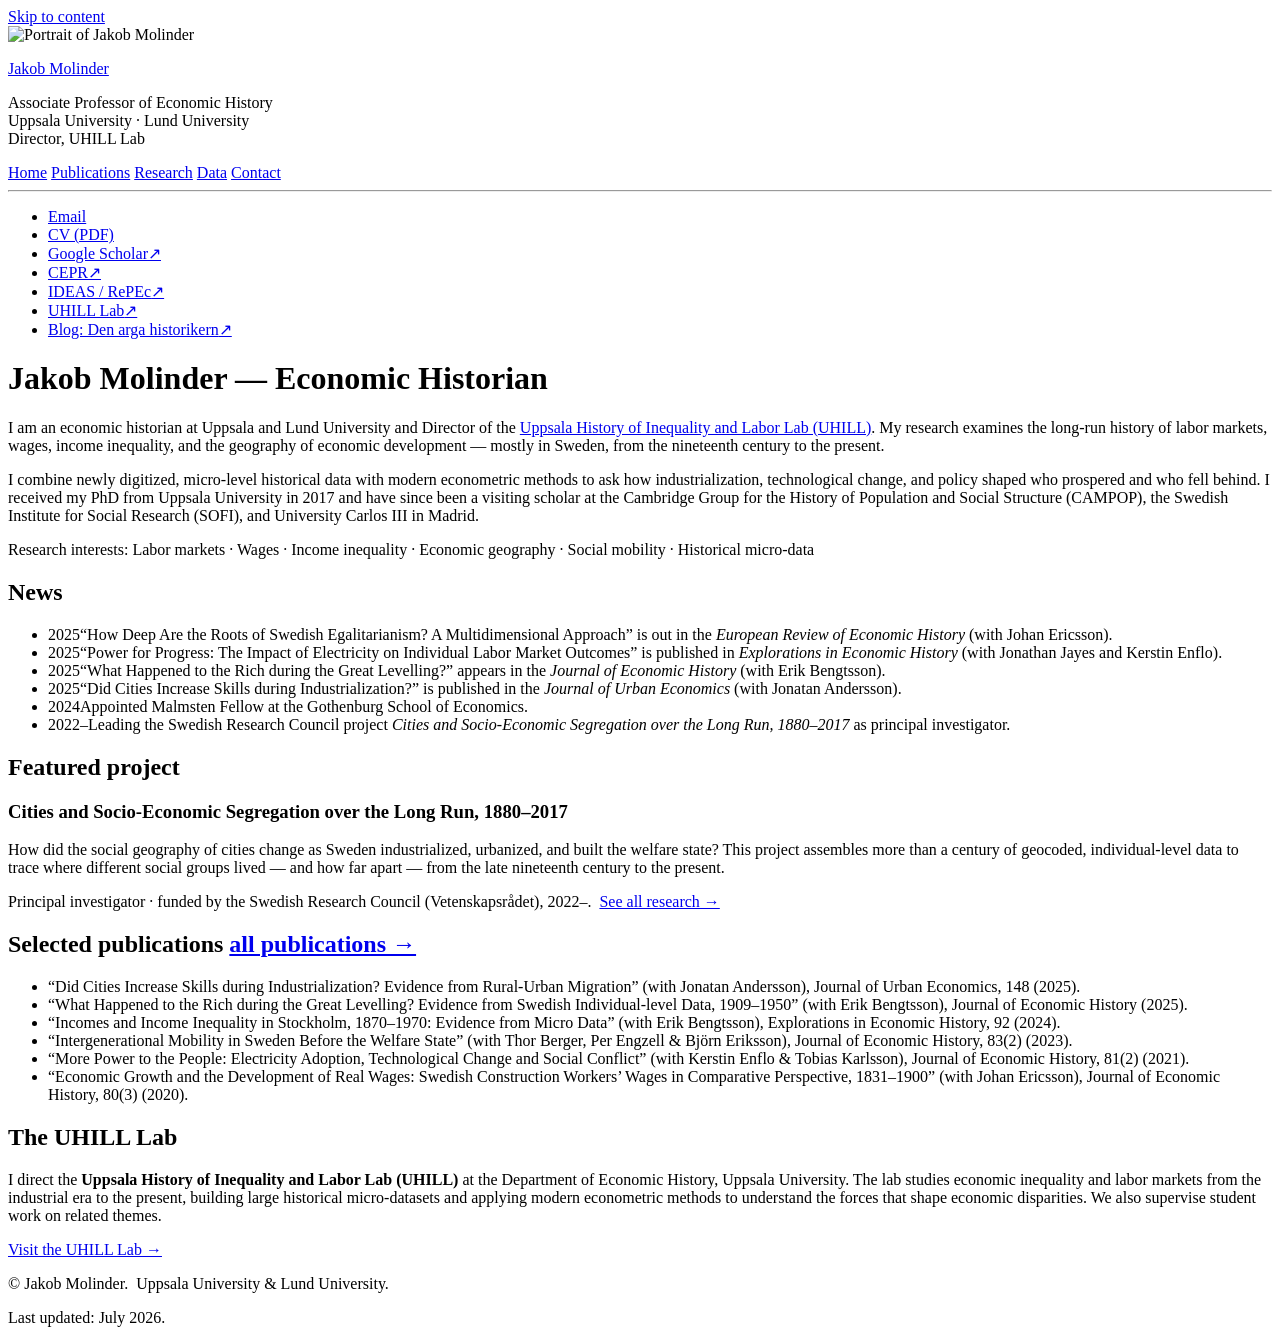
==== index.html @ 1388107c "Retarget site to GitHub Pages URL; add .nojekyll Co-Authored-By: Claude Opus 4.8 (1M context) <norep" ====
<!DOCTYPE html>
<html lang="en">
<head>
  <meta charset="utf-8">
  <meta name="viewport" content="width=device-width, initial-scale=1">
  <title>Jakob Molinder — Economic Historian</title>
  <meta name="description" content="Jakob Molinder is an economic historian at Uppsala and Lund University and Director of the Uppsala History of Inequality and Labor Lab (UHILL). Research on labor markets, wages, inequality and the geography of economic development.">
  <link rel="canonical" href="https://jakobmolinder-uu.github.io/">
  <link rel="icon" href="assets/img/favicon.svg" type="image/svg+xml">
  <link rel="icon" href="assets/img/favicon-48.png" sizes="48x48">
  <link rel="apple-touch-icon" href="assets/img/apple-touch-icon.png">
  <meta name="twitter:card" content="summary">
  <link rel="stylesheet" href="css/style.css">
  <!-- Open Graph -->
  <meta property="og:type" content="website">
  <meta property="og:title" content="Jakob Molinder — Economic Historian">
  <meta property="og:description" content="Economic historian at Uppsala and Lund University; Director of the UHILL Lab. Labor markets, wages, inequality and economic geography.">
  <meta property="og:url" content="https://jakobmolinder-uu.github.io/">
  <meta property="og:image" content="https://jakobmolinder-uu.github.io/assets/img/jakob-molinder.jpg">
  <meta property="og:image:alt" content="Jakob Molinder">
  <script type="application/ld+json">
  {
    "@context": "https://schema.org",
    "@type": "Person",
    "name": "Jakob Molinder",
    "jobTitle": "Associate Professor of Economic History",
    "url": "https://jakobmolinder-uu.github.io/",
    "image": "https://jakobmolinder-uu.github.io/assets/img/jakob-molinder.jpg",
    "affiliation": [
      { "@type": "Organization", "name": "Uppsala University" },
      { "@type": "Organization", "name": "Lund University" }
    ],
    "sameAs": [
      "https://scholar.google.se/citations?user=_pGQ968AAAAJ&hl=en",
      "https://cepr.org/about/people/jakob-molinder",
      "https://ideas.repec.org/f/pmo867.html",
      "https://www.uu.se/en/research/uppsala-history-of-inequality-and-labor-lab"
    ]
  }
  </script>
</head>
<body>
<a class="skip" href="#main">Skip to content</a>
<div class="layout">

  <!-- ============ SIDEBAR (identical on every page) ============ -->
  <aside class="sidebar">
    <img class="sidebar__photo" src="assets/img/jakob-molinder.jpg" alt="Portrait of Jakob Molinder" width="190" height="190">
    <p class="sidebar__name"><a href="index.html">Jakob Molinder</a></p>
    <p class="sidebar__title">
      <span class="role">Associate Professor of Economic History</span><br>
      Uppsala University &middot; Lund University<br>
      Director, UHILL Lab
    </p>

    <nav class="nav" aria-label="Primary">
      <a href="index.html" class="is-active">Home</a>
      <a href="publications.html">Publications</a>
      <a href="research.html">Research</a>
      <a href="data.html">Data</a>
      <a href="contact.html">Contact</a>
    </nav>

    <hr class="sidebar__divider">

    <ul class="links">
      <li><a href="mailto:jakob.molinder@ekhist.uu.se">Email</a></li>
      <li><a href="assets/cv.pdf">CV (PDF)</a></li>
      <li><a href="https://scholar.google.se/citations?user=_pGQ968AAAAJ&hl=en" rel="noopener">Google Scholar<span class="ext">&#8599;</span></a></li>
      <li><a href="https://cepr.org/about/people/jakob-molinder" rel="noopener">CEPR<span class="ext">&#8599;</span></a></li>
      <li><a href="https://ideas.repec.org/f/pmo867.html" rel="noopener">IDEAS / RePEc<span class="ext">&#8599;</span></a></li>
      <li><a href="https://www.uu.se/en/research/uppsala-history-of-inequality-and-labor-lab" rel="noopener">UHILL Lab<span class="ext">&#8599;</span></a></li>
      <li><a href="https://denargahistorikern.com/" rel="noopener">Blog: Den arga historikern<span class="ext">&#8599;</span></a></li>
      <!-- Add ORCID / Bluesky / X here if you like, e.g.:
      <li><a href="https://orcid.org/YOUR-ID" rel="noopener">ORCID<span class="ext">&#8599;</span></a></li> -->
    </ul>
  </aside>

  <!-- ============ CONTENT ============ -->
  <main class="content" id="main">

    <h1 class="visually-hidden">Jakob Molinder — Economic Historian</h1>

    <div class="lead">
      <p>I am an economic historian at Uppsala and Lund University and Director of the
      <a href="https://www.uu.se/en/research/uppsala-history-of-inequality-and-labor-lab" rel="noopener">Uppsala History of Inequality and Labor Lab (UHILL)</a>.
      My research examines the long-run history of labor markets, wages, income inequality,
      and the geography of economic development &mdash; mostly in Sweden, from the nineteenth
      century to the present.</p>

      <p>I combine newly digitized, micro-level historical data with modern econometric methods
      to ask how industrialization, technological change, and policy shaped who prospered and
      who fell behind. I received my PhD from Uppsala University in 2017 and have since been a
      visiting scholar at the Cambridge Group for the History of Population and Social Structure
      (CAMPOP), the Swedish Institute for Social Research (SOFI), and University Carlos&nbsp;III
      in Madrid.</p>
    </div>

    <p class="tags"><span class="label">Research interests:</span> Labor markets &middot; Wages &middot; Income inequality &middot; Economic geography &middot; Social mobility &middot; Historical micro-data</p>

    <!-- NEWS -->
    <section class="section" aria-labelledby="news-h">
      <h2 class="section__head" id="news-h">News</h2>
      <ul class="news">
        <li><span class="yr">2025</span><span class="what">&ldquo;How Deep Are the Roots of Swedish Egalitarianism? A Multidimensional Approach&rdquo; is out in the <em>European Review of Economic History</em> (with Johan Ericsson).</span></li>
        <li><span class="yr">2025</span><span class="what">&ldquo;Power for Progress: The Impact of Electricity on Individual Labor Market Outcomes&rdquo; is published in <em>Explorations in Economic History</em> (with Jonathan Jayes and Kerstin Enflo).</span></li>
        <li><span class="yr">2025</span><span class="what">&ldquo;What Happened to the Rich during the Great Levelling?&rdquo; appears in the <em>Journal of Economic History</em> (with Erik Bengtsson).</span></li>
        <li><span class="yr">2025</span><span class="what">&ldquo;Did Cities Increase Skills during Industrialization?&rdquo; is published in the <em>Journal of Urban Economics</em> (with Jonatan Andersson).</span></li>
        <li><span class="yr">2024</span><span class="what">Appointed Malmsten Fellow at the Gothenburg School of Economics.</span></li>
        <li><span class="yr">2022&ndash;</span><span class="what">Leading the Swedish Research Council project <em>Cities and Socio-Economic Segregation over the Long Run, 1880&ndash;2017</em> as principal investigator.</span></li>
      </ul>
    </section>

    <!-- FEATURED PROJECT -->
    <section class="section" aria-labelledby="feat-h">
      <h2 class="section__head" id="feat-h">Featured project</h2>
      <div class="card">
        <h3>Cities and Socio-Economic Segregation over the Long Run, 1880&ndash;2017</h3>
        <p>How did the social geography of cities change as Sweden industrialized, urbanized,
        and built the welfare state? This project assembles more than a century of geocoded,
        individual-level data to trace where different social groups lived &mdash; and how far
        apart &mdash; from the late nineteenth century to the present.</p>
        <p class="meta">Principal investigator &middot; funded by the Swedish Research Council (Vetenskapsrådet), 2022&ndash;. &nbsp;<a href="research.html">See all research &rarr;</a></p>
      </div>
    </section>

    <!-- SELECTED PUBLICATIONS -->
    <section class="section" aria-labelledby="pubs-h">
      <h2 class="section__head" id="pubs-h">Selected publications <a class="section__more" href="publications.html">all publications &rarr;</a></h2>
      <ul class="selected">
        <li>&ldquo;Did Cities Increase Skills during Industrialization? Evidence from Rural-Urban Migration&rdquo; (with Jonatan Andersson), <span class="venue">Journal of Urban Economics</span>, 148 (2025).</li>
        <li>&ldquo;What Happened to the Rich during the Great Levelling? Evidence from Swedish Individual-level Data, 1909&ndash;1950&rdquo; (with Erik Bengtsson), <span class="venue">Journal of Economic History</span> (2025).</li>
        <li>&ldquo;Incomes and Income Inequality in Stockholm, 1870&ndash;1970: Evidence from Micro Data&rdquo; (with Erik Bengtsson), <span class="venue">Explorations in Economic History</span>, 92 (2024).</li>
        <li>&ldquo;Intergenerational Mobility in Sweden Before the Welfare State&rdquo; (with Thor Berger, Per Engzell &amp; Björn Eriksson), <span class="venue">Journal of Economic History</span>, 83(2) (2023).</li>
        <li>&ldquo;More Power to the People: Electricity Adoption, Technological Change and Social Conflict&rdquo; (with Kerstin Enflo &amp; Tobias Karlsson), <span class="venue">Journal of Economic History</span>, 81(2) (2021).</li>
        <li>&ldquo;Economic Growth and the Development of Real Wages: Swedish Construction Workers&rsquo; Wages in Comparative Perspective, 1831&ndash;1900&rdquo; (with Johan Ericsson), <span class="venue">Journal of Economic History</span>, 80(3) (2020).</li>
      </ul>
    </section>

    <!-- UHILL -->
    <section class="section" aria-labelledby="uhill-h">
      <h2 class="section__head" id="uhill-h">The UHILL Lab</h2>
      <p>I direct the <strong>Uppsala History of Inequality and Labor Lab (UHILL)</strong> at the
      Department of Economic History, Uppsala University. The lab studies economic inequality
      and labor markets from the industrial era to the present, building large historical
      micro-datasets and applying modern econometric methods to understand the forces that
      shape economic disparities. We also supervise student work on related themes.</p>
      <p><a href="https://www.uu.se/en/research/uppsala-history-of-inequality-and-labor-lab" rel="noopener">Visit the UHILL Lab &rarr;</a></p>
    </section>

    <footer class="footer">
      <p>&copy; Jakob Molinder. &nbsp;Uppsala University &amp; Lund University.</p>
      <p>Last updated: July 2026.</p>
    </footer>

  </main>
</div>
</body>
</html>
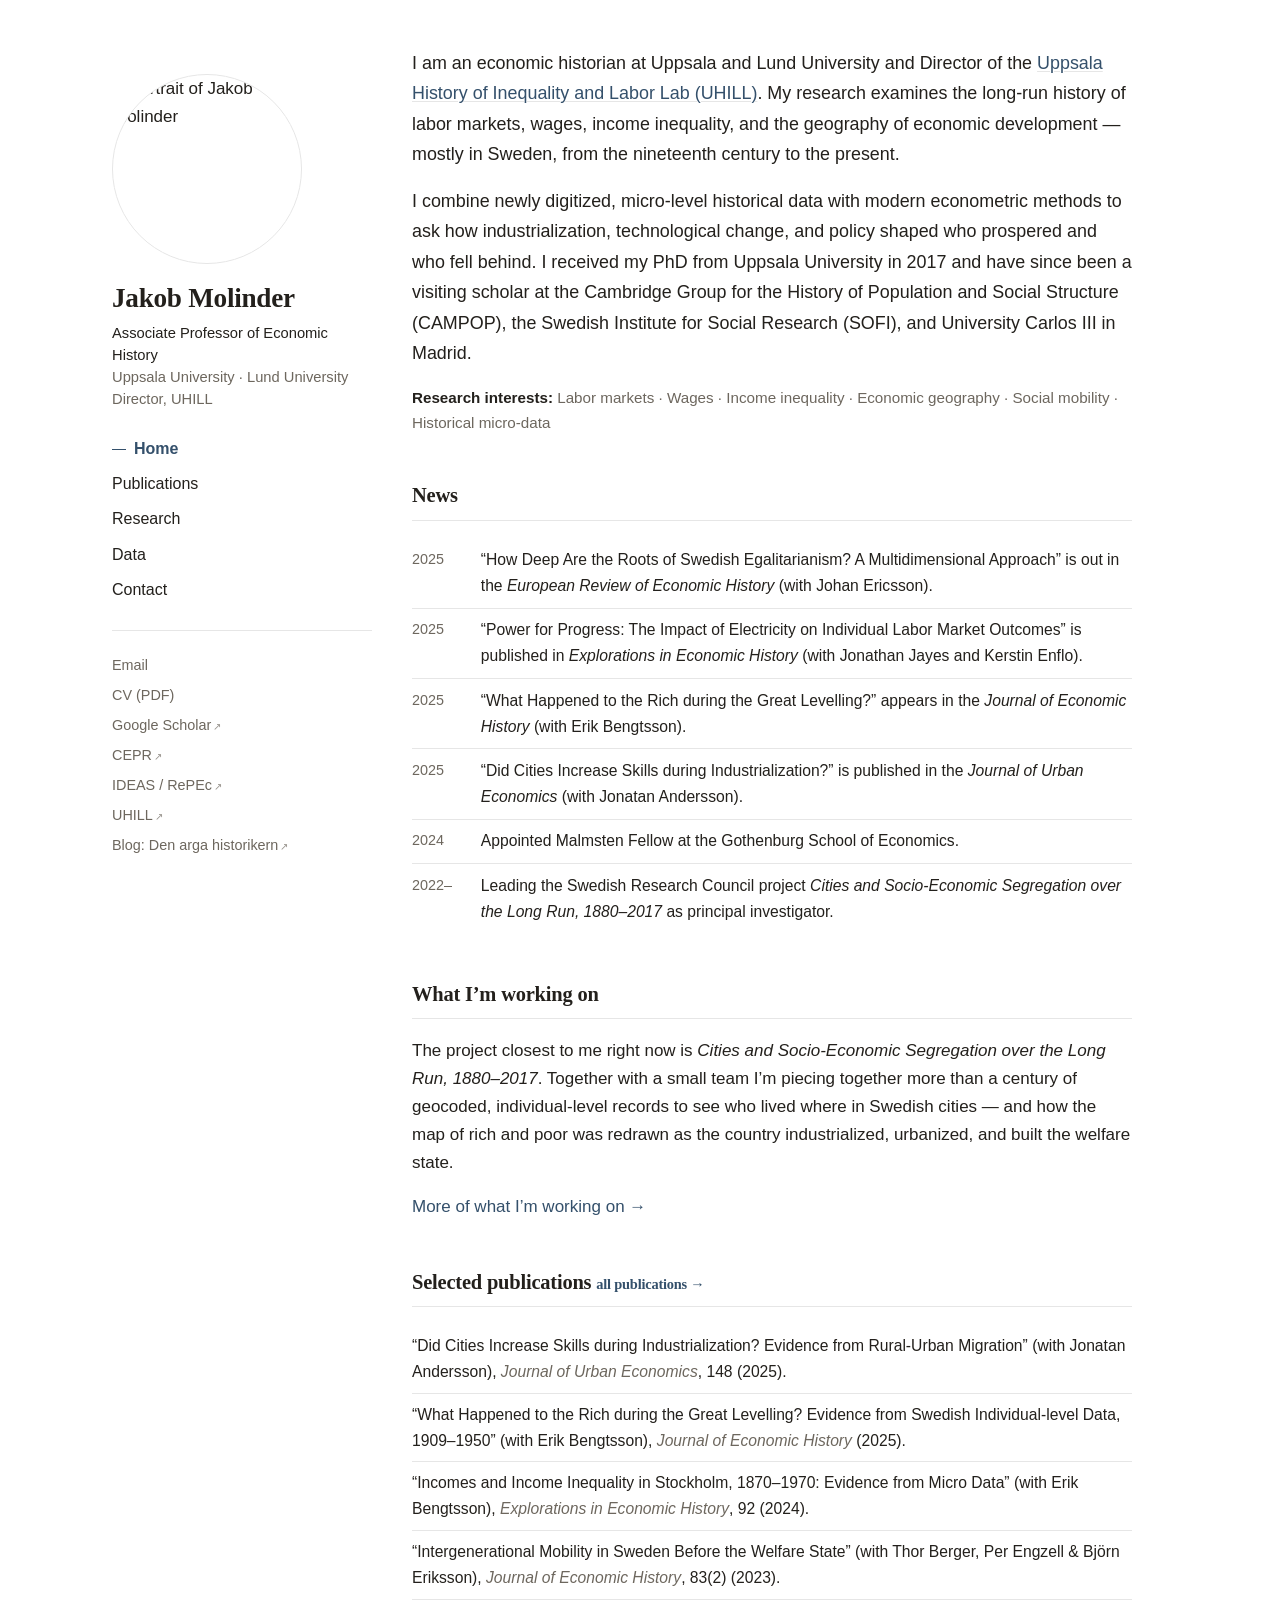
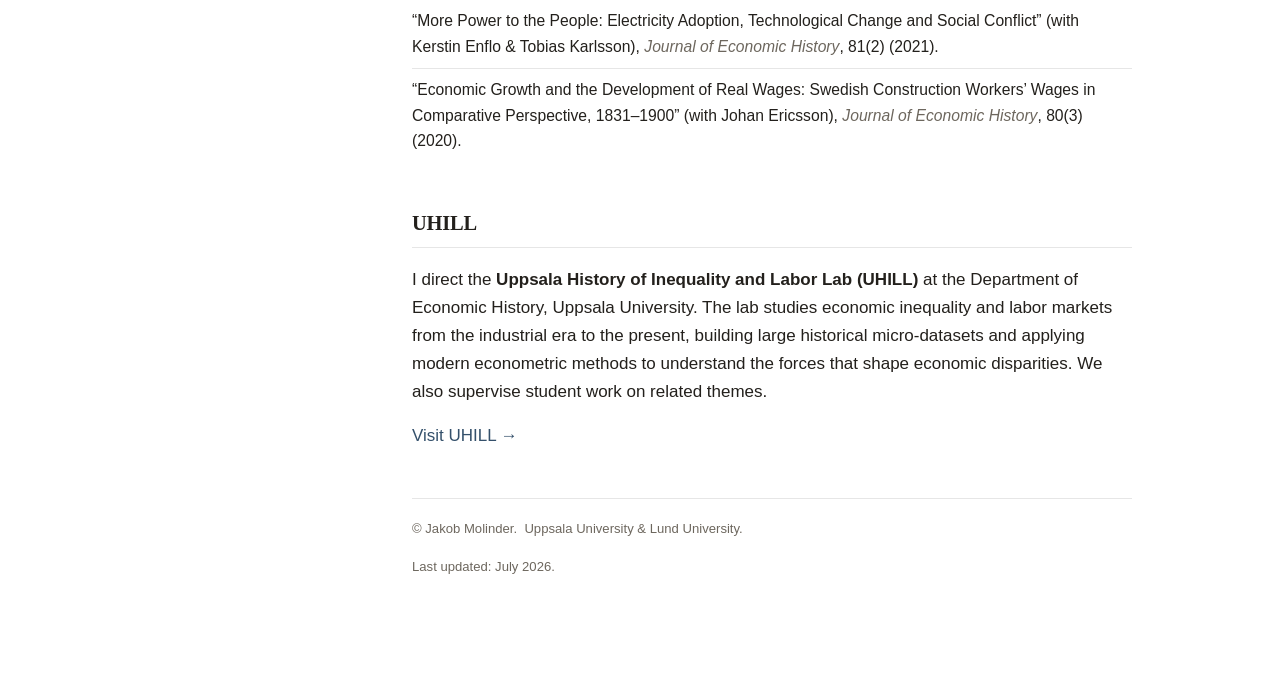
==== commit eef316a5: "Design: white background, personal 'What I'm working on' section, drop card styling, UHILL naming (n" ====
--- a/index.html
+++ b/index.html
@@ -14,7 +14,7 @@
   <!-- Open Graph -->
   <meta property="og:type" content="website">
   <meta property="og:title" content="Jakob Molinder — Economic Historian">
-  <meta property="og:description" content="Economic historian at Uppsala and Lund University; Director of the UHILL Lab. Labor markets, wages, inequality and economic geography.">
+  <meta property="og:description" content="Economic historian at Uppsala and Lund University; Director of the UHILL. Labor markets, wages, inequality and economic geography.">
   <meta property="og:url" content="https://jakobmolinder-uu.github.io/">
   <meta property="og:image" content="https://jakobmolinder-uu.github.io/assets/img/jakob-molinder.jpg">
   <meta property="og:image:alt" content="Jakob Molinder">
@@ -50,7 +50,7 @@
     <p class="sidebar__title">
       <span class="role">Associate Professor of Economic History</span><br>
       Uppsala University &middot; Lund University<br>
-      Director, UHILL Lab
+      Director, UHILL
     </p>
 
     <nav class="nav" aria-label="Primary">
@@ -69,7 +69,7 @@
       <li><a href="https://scholar.google.se/citations?user=_pGQ968AAAAJ&hl=en" rel="noopener">Google Scholar<span class="ext">&#8599;</span></a></li>
       <li><a href="https://cepr.org/about/people/jakob-molinder" rel="noopener">CEPR<span class="ext">&#8599;</span></a></li>
       <li><a href="https://ideas.repec.org/f/pmo867.html" rel="noopener">IDEAS / RePEc<span class="ext">&#8599;</span></a></li>
-      <li><a href="https://www.uu.se/en/research/uppsala-history-of-inequality-and-labor-lab" rel="noopener">UHILL Lab<span class="ext">&#8599;</span></a></li>
+      <li><a href="https://www.uu.se/en/research/uppsala-history-of-inequality-and-labor-lab" rel="noopener">UHILL<span class="ext">&#8599;</span></a></li>
       <li><a href="https://denargahistorikern.com/" rel="noopener">Blog: Den arga historikern<span class="ext">&#8599;</span></a></li>
       <!-- Add ORCID / Bluesky / X here if you like, e.g.:
       <li><a href="https://orcid.org/YOUR-ID" rel="noopener">ORCID<span class="ext">&#8599;</span></a></li> -->
@@ -111,17 +111,15 @@
       </ul>
     </section>
 
-    <!-- FEATURED PROJECT -->
+    <!-- WHAT I'M WORKING ON -->
     <section class="section" aria-labelledby="feat-h">
-      <h2 class="section__head" id="feat-h">Featured project</h2>
-      <div class="card">
-        <h3>Cities and Socio-Economic Segregation over the Long Run, 1880&ndash;2017</h3>
-        <p>How did the social geography of cities change as Sweden industrialized, urbanized,
-        and built the welfare state? This project assembles more than a century of geocoded,
-        individual-level data to trace where different social groups lived &mdash; and how far
-        apart &mdash; from the late nineteenth century to the present.</p>
-        <p class="meta">Principal investigator &middot; funded by the Swedish Research Council (Vetenskapsrådet), 2022&ndash;. &nbsp;<a href="research.html">See all research &rarr;</a></p>
-      </div>
+      <h2 class="section__head" id="feat-h">What I&rsquo;m working on</h2>
+      <p>The project closest to me right now is <em>Cities and Socio-Economic Segregation over the
+      Long Run, 1880&ndash;2017</em>. Together with a small team I&rsquo;m piecing together more than
+      a century of geocoded, individual-level records to see who lived where in Swedish cities
+      &mdash; and how the map of rich and poor was redrawn as the country industrialized, urbanized,
+      and built the welfare state.</p>
+      <p><a href="research.html">More of what I&rsquo;m working on &rarr;</a></p>
     </section>
 
     <!-- SELECTED PUBLICATIONS -->
@@ -139,13 +137,13 @@
 
     <!-- UHILL -->
     <section class="section" aria-labelledby="uhill-h">
-      <h2 class="section__head" id="uhill-h">The UHILL Lab</h2>
+      <h2 class="section__head" id="uhill-h">UHILL</h2>
       <p>I direct the <strong>Uppsala History of Inequality and Labor Lab (UHILL)</strong> at the
       Department of Economic History, Uppsala University. The lab studies economic inequality
       and labor markets from the industrial era to the present, building large historical
       micro-datasets and applying modern econometric methods to understand the forces that
       shape economic disparities. We also supervise student work on related themes.</p>
-      <p><a href="https://www.uu.se/en/research/uppsala-history-of-inequality-and-labor-lab" rel="noopener">Visit the UHILL Lab &rarr;</a></p>
+      <p><a href="https://www.uu.se/en/research/uppsala-history-of-inequality-and-labor-lab" rel="noopener">Visit UHILL &rarr;</a></p>
     </section>
 
     <footer class="footer">
--- a/css/style.css
+++ b/css/style.css
@@ -0,0 +1,341 @@
+/* ============================================================
+   Jakob Molinder — personal academic site
+   Single stylesheet. No external dependencies, no tracking.
+   Layout: fixed sidebar (desktop) → stacked banner (mobile).
+   ============================================================ */
+
+:root {
+  --bg:      #ffffff;
+  --surface: #ffffff;
+  --text:    #23201c;
+  --muted:   #6d675e;
+  --accent:  #34506b;
+  --accent-hover: #223749;
+  --rule:    #e6e6e6;
+  --tag-bg:  #f4f4f4;
+  --tag-text:#5a544b;
+  --on-accent:#ffffff;
+  --serif: "Iowan Old Style", "Palatino Linotype", Palatino, "Book Antiqua", Georgia, "Times New Roman", serif;
+  --sans:  -apple-system, BlinkMacSystemFont, "Segoe UI", Roboto, Helvetica, Arial, sans-serif;
+  --maxw: 720px;
+  --sidebar-w: 260px;
+}
+
+@media (prefers-color-scheme: dark) {
+  :root {
+    --bg:      #14161a;
+    --surface: #20242b;
+    --text:    #e7e3db;
+    --muted:   #9d968b;
+    --accent:  #8fb6d6;
+    --accent-hover: #b3cfe6;
+    --rule:    #333840;
+    --tag-bg:  #23272e;
+    --tag-text:#b7b0a4;
+    --on-accent:#14161a;
+  }
+}
+
+/* ---------- reset / base ---------- */
+*, *::before, *::after { box-sizing: border-box; }
+html { -webkit-text-size-adjust: 100%; scroll-behavior: smooth; }
+@media (prefers-reduced-motion: reduce) { html { scroll-behavior: auto; } }
+.visually-hidden {
+  position: absolute; width: 1px; height: 1px; padding: 0; margin: -1px;
+  overflow: hidden; clip: rect(0 0 0 0); clip-path: inset(50%); white-space: nowrap; border: 0;
+}
+body {
+  margin: 0;
+  background: var(--bg);
+  color: var(--text);
+  font-family: var(--sans);
+  font-size: 17px;
+  line-height: 1.65;
+  -webkit-font-smoothing: antialiased;
+  text-rendering: optimizeLegibility;
+}
+img { max-width: 100%; height: auto; display: block; }
+
+a {
+  color: var(--accent);
+  text-decoration: none;
+  transition: color .15s ease;
+}
+a:hover { color: var(--accent-hover); text-decoration: underline; text-underline-offset: 2px; }
+a:focus-visible { outline: 2px solid var(--accent); outline-offset: 2px; border-radius: 2px; }
+
+/* ---------- layout ---------- */
+.layout {
+  display: flex;
+  align-items: flex-start;
+  gap: 2.5rem;
+  max-width: 1120px;
+  margin: 0 auto;
+  padding: 0 2rem;
+}
+
+/* ---------- sidebar ---------- */
+.sidebar {
+  width: var(--sidebar-w);
+  flex: 0 0 var(--sidebar-w);
+  position: sticky;
+  top: 2rem;
+  align-self: flex-start;
+  padding: 2.6rem 0 2rem;
+}
+.sidebar__photo {
+  width: 190px;
+  height: 190px;
+  border-radius: 50%;
+  object-fit: cover;
+  object-position: 50% 22%;
+  border: 1px solid var(--rule);
+  margin-bottom: 1.2rem;
+}
+.sidebar__name {
+  font-family: var(--serif);
+  font-size: 1.7rem;
+  line-height: 1.15;
+  font-weight: 600;
+  margin: 0 0 .5rem;
+  letter-spacing: -0.01em;
+}
+.sidebar__name a { color: inherit; }
+.sidebar__name a:hover { color: inherit; text-decoration: none; }
+.sidebar__title {
+  font-size: .92rem;
+  color: var(--muted);
+  line-height: 1.5;
+  margin: 0 0 1.3rem;
+}
+.sidebar__title .role { color: var(--text); font-weight: 500; }
+
+/* nav */
+.nav { margin: 0 0 1.4rem; }
+.nav a {
+  display: block;
+  font-size: 1rem;
+  padding: .28rem 0;
+  color: var(--text);
+  border: 0;
+}
+.nav a:hover { color: var(--accent); text-decoration: none; }
+.nav a.is-active {
+  color: var(--accent);
+  font-weight: 600;
+}
+.nav a.is-active::before {
+  content: "";
+  display: inline-block;
+  width: 14px;
+  height: 1px;
+  background: var(--accent);
+  vertical-align: middle;
+  margin-right: 8px;
+}
+
+.sidebar__divider { border: 0; border-top: 1px solid var(--rule); margin: 1.2rem 0; }
+
+/* link list */
+.links { list-style: none; margin: 0; padding: 0; }
+.links li { margin: 0; }
+.links a {
+  display: inline-block;
+  font-size: .9rem;
+  padding: .2rem 0;
+  color: var(--muted);
+}
+.links a:hover { color: var(--accent); text-decoration: none; }
+.links a .ext { font-size: .72em; opacity: .7; margin-left: 2px; }
+
+/* ---------- content ---------- */
+.content {
+  flex: 1 1 auto;
+  min-width: 0;
+  max-width: var(--maxw);
+  padding: 3rem 0 5rem;
+}
+.content > *:first-child { margin-top: 0; }
+
+.lead {
+  font-size: 1.12rem;
+  line-height: 1.7;
+}
+.lead p:first-child { margin-top: 0; }
+
+/* research-interests line */
+.tags {
+  margin: .1rem 0 0;
+  font-size: .95rem;
+  color: var(--muted);
+}
+.tags .label { color: var(--text); font-weight: 600; }
+
+/* persistent, subtle underline for in-prose links (nav/pills stay clean) */
+.lead a, .news a, .selected a, .contact-block a, .dataset p a {
+  text-decoration: underline;
+  text-underline-offset: 2px;
+  text-decoration-thickness: 1px;
+  text-decoration-color: var(--rule);
+}
+.lead a:hover, .news a:hover, .selected a:hover,
+.contact-block a:hover, .dataset p a:hover { text-decoration-color: var(--accent); }
+
+h1.page-title {
+  font-family: var(--serif);
+  font-size: 2rem;
+  font-weight: 600;
+  letter-spacing: -0.015em;
+  margin: 0 0 1.4rem;
+}
+
+.section { margin-top: 2.8rem; }
+.section__head {
+  font-family: var(--serif);
+  font-size: 1.28rem;
+  font-weight: 600;
+  margin: 0 0 1.1rem;
+  padding-bottom: .4rem;
+  border-bottom: 1px solid var(--rule);
+  letter-spacing: -0.01em;
+}
+.section__more { font-size: .9rem; }
+
+/* news feed */
+.news { list-style: none; margin: 0; padding: 0; }
+.news li {
+  display: grid;
+  grid-template-columns: 3.4rem 1fr;
+  gap: .9rem;
+  padding: .55rem 0;
+  border-bottom: 1px solid var(--rule);
+}
+.news li:last-child { border-bottom: 0; }
+.news .yr {
+  font-variant-numeric: tabular-nums;
+  color: var(--muted);
+  font-size: .9rem;
+  padding-top: .05rem;
+}
+.news .what { font-size: .98rem; }
+
+/* publications */
+.pub-group { margin-top: 2.4rem; }
+.pub-list { list-style: none; margin: 0; padding: 0; }
+.pub {
+  padding: .95rem 0;
+  border-bottom: 1px solid var(--rule);
+}
+.pub:last-child { border-bottom: 0; }
+.pub .title { font-weight: 600; }
+.pub .authors { color: var(--text); }
+.pub .venue { color: var(--muted); font-style: italic; }
+.pub .yr { color: var(--muted); }
+.pub-links {
+  margin-top: .35rem;
+  display: flex;
+  flex-wrap: wrap;
+  gap: .4rem;
+}
+.pub-links a {
+  font-size: .78rem;
+  padding: .16rem .6rem;
+  background: transparent;
+  color: var(--accent);
+  border: 1px solid var(--rule);
+  border-radius: 4px;
+  line-height: 1.6;
+}
+.pub-links a:hover,
+.pub-links a:focus-visible { background: var(--accent); color: var(--on-accent); border-color: var(--accent); text-decoration: none; }
+
+/* selected pubs (compact) */
+.selected { list-style: none; margin: 0; padding: 0; }
+.selected li { padding: .5rem 0; border-bottom: 1px solid var(--rule); font-size: .98rem; }
+.selected li:last-child { border-bottom: 0; }
+.selected .venue { color: var(--muted); font-style: italic; }
+
+/* datasets */
+.dataset {
+  padding: 1.2rem 0;
+  border-bottom: 1px solid var(--rule);
+}
+.dataset:last-child { border-bottom: 0; }
+.dataset h2 { font-family: var(--serif); font-size: 1.1rem; margin: 0 0 .35rem; }
+.dataset p { margin: .3rem 0 .6rem; font-size: .96rem; }
+.dataset .files { display: flex; flex-wrap: wrap; gap: .5rem; }
+.dataset .files a {
+  font-size: .82rem;
+  padding: .2rem .7rem;
+  border: 1px solid var(--rule);
+  border-radius: 5px;
+  color: var(--accent);
+}
+.dataset .files a:hover,
+.dataset .files a:focus-visible { background: var(--accent); color: var(--on-accent); border-color: var(--accent); text-decoration: none; }
+
+/* contact */
+.contact-block { margin-bottom: 1.8rem; }
+.contact-block h2 { font-family: var(--serif); font-size: 1.1rem; margin: 0 0 .3rem; }
+.contact-block p { margin: .15rem 0; color: var(--text); }
+.contact-block .muted { color: var(--muted); }
+
+/* misc */
+p { margin: 0 0 1rem; }
+strong { font-weight: 600; }
+.footer {
+  margin-top: 3rem;
+  padding-top: 1.2rem;
+  border-top: 1px solid var(--rule);
+  font-size: .82rem;
+  color: var(--muted);
+}
+
+/* skip link */
+.skip {
+  position: absolute; left: -9999px; top: 0;
+  background: var(--accent); color: var(--on-accent); padding: .5rem .9rem; border-radius: 0 0 6px 0; z-index: 10;
+}
+.skip:focus { left: 0; }
+
+/* ---------- responsive ---------- */
+@media (max-width: 880px) {
+  .layout { display: block; padding: 0 1.3rem; }
+  .sidebar {
+    position: static;
+    width: auto;
+    flex: none;
+    height: auto;
+    overflow: visible;
+    padding: 2rem 0 1.4rem;
+    text-align: center;
+    border-bottom: 1px solid var(--rule);
+  }
+  .sidebar__photo { margin: 0 auto 1.1rem; width: 150px; height: 150px; }
+  .sidebar__title { margin-bottom: 1.2rem; }
+  .nav {
+    display: flex;
+    flex-wrap: wrap;
+    justify-content: center;
+    gap: .3rem 1.3rem;
+    margin-bottom: 1.2rem;
+  }
+  .nav a { padding: .2rem 0; }
+  .nav a.is-active::before { display: none; }
+  .sidebar__divider { display: none; }
+  .links {
+    display: flex;
+    flex-wrap: wrap;
+    justify-content: center;
+    gap: .35rem 1.1rem;
+    margin-top: .3rem;
+  }
+  .links a { padding: .38rem 0; }
+  .content { padding: 2.2rem 0 3.5rem; max-width: none; }
+  .news li { grid-template-columns: 3rem 1fr; }
+}
+
+@media (max-width: 460px) {
+  body { font-size: 16px; }
+  .layout { padding: 0 1rem; }
+}
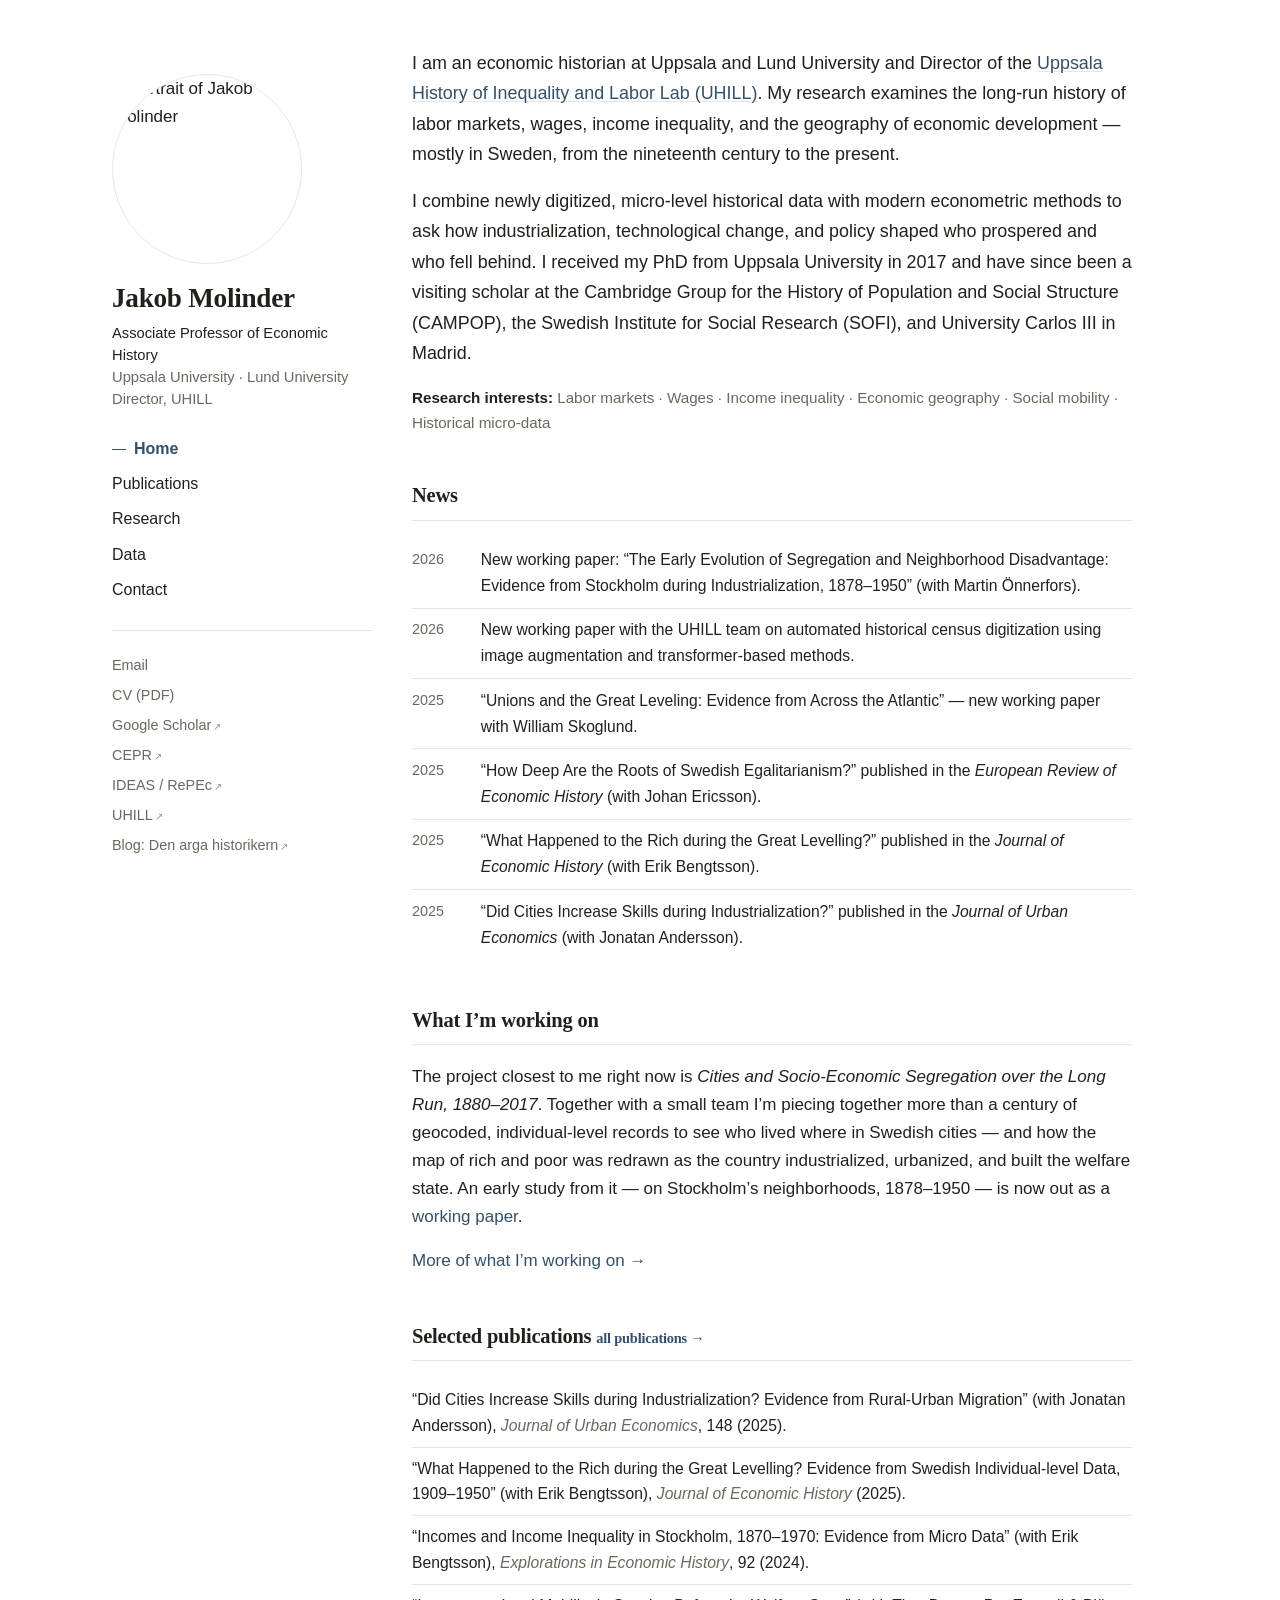
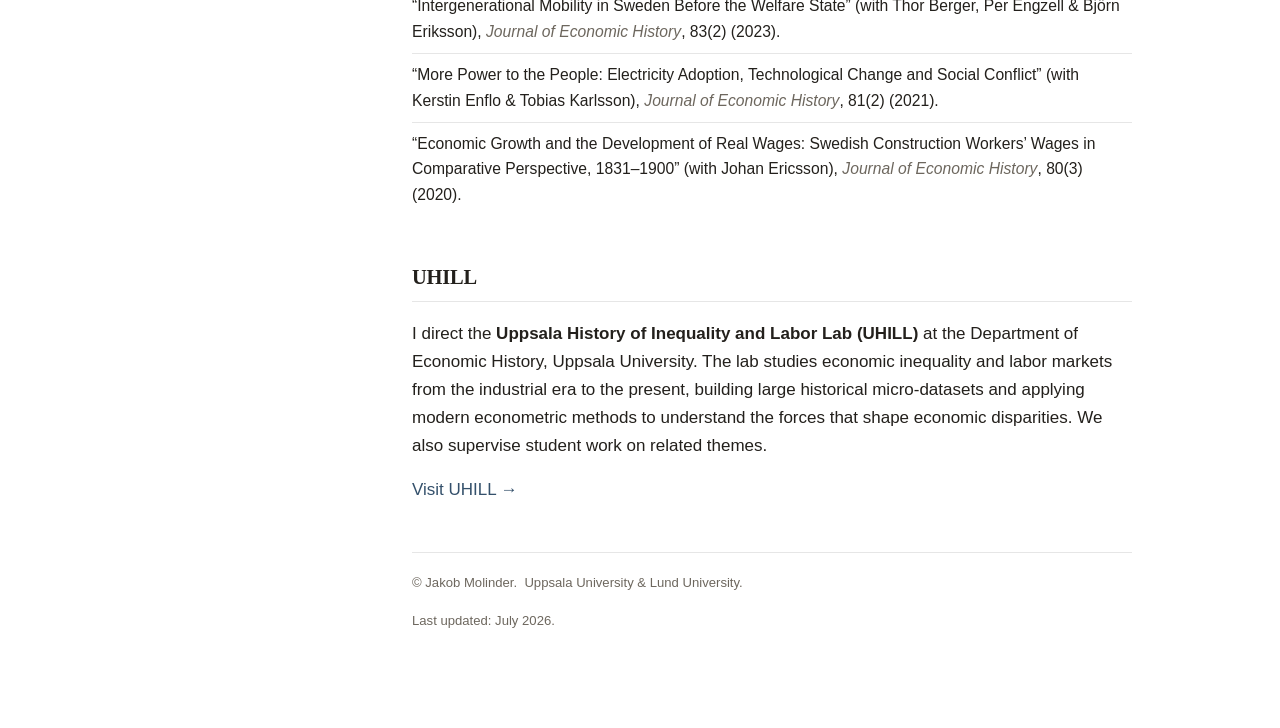
==== commit 8d4a0129: "Add 3 new EHES working papers (segregation/Stockholm, unions, census digitization); refresh News wit" ====
--- a/index.html
+++ b/index.html
@@ -102,12 +102,12 @@
     <section class="section" aria-labelledby="news-h">
       <h2 class="section__head" id="news-h">News</h2>
       <ul class="news">
-        <li><span class="yr">2025</span><span class="what">&ldquo;How Deep Are the Roots of Swedish Egalitarianism? A Multidimensional Approach&rdquo; is out in the <em>European Review of Economic History</em> (with Johan Ericsson).</span></li>
-        <li><span class="yr">2025</span><span class="what">&ldquo;Power for Progress: The Impact of Electricity on Individual Labor Market Outcomes&rdquo; is published in <em>Explorations in Economic History</em> (with Jonathan Jayes and Kerstin Enflo).</span></li>
-        <li><span class="yr">2025</span><span class="what">&ldquo;What Happened to the Rich during the Great Levelling?&rdquo; appears in the <em>Journal of Economic History</em> (with Erik Bengtsson).</span></li>
-        <li><span class="yr">2025</span><span class="what">&ldquo;Did Cities Increase Skills during Industrialization?&rdquo; is published in the <em>Journal of Urban Economics</em> (with Jonatan Andersson).</span></li>
-        <li><span class="yr">2024</span><span class="what">Appointed Malmsten Fellow at the Gothenburg School of Economics.</span></li>
-        <li><span class="yr">2022&ndash;</span><span class="what">Leading the Swedish Research Council project <em>Cities and Socio-Economic Segregation over the Long Run, 1880&ndash;2017</em> as principal investigator.</span></li>
+        <li><span class="yr">2026</span><span class="what">New working paper: &ldquo;The Early Evolution of Segregation and Neighborhood Disadvantage: Evidence from Stockholm during Industrialization, 1878&ndash;1950&rdquo; (with Martin Önnerfors).</span></li>
+        <li><span class="yr">2026</span><span class="what">New working paper with the UHILL team on automated historical census digitization using image augmentation and transformer-based methods.</span></li>
+        <li><span class="yr">2025</span><span class="what">&ldquo;Unions and the Great Leveling: Evidence from Across the Atlantic&rdquo; &mdash; new working paper with William Skoglund.</span></li>
+        <li><span class="yr">2025</span><span class="what">&ldquo;How Deep Are the Roots of Swedish Egalitarianism?&rdquo; published in the <em>European Review of Economic History</em> (with Johan Ericsson).</span></li>
+        <li><span class="yr">2025</span><span class="what">&ldquo;What Happened to the Rich during the Great Levelling?&rdquo; published in the <em>Journal of Economic History</em> (with Erik Bengtsson).</span></li>
+        <li><span class="yr">2025</span><span class="what">&ldquo;Did Cities Increase Skills during Industrialization?&rdquo; published in the <em>Journal of Urban Economics</em> (with Jonatan Andersson).</span></li>
       </ul>
     </section>
 
@@ -118,7 +118,9 @@
       Long Run, 1880&ndash;2017</em>. Together with a small team I&rsquo;m piecing together more than
       a century of geocoded, individual-level records to see who lived where in Swedish cities
       &mdash; and how the map of rich and poor was redrawn as the country industrialized, urbanized,
-      and built the welfare state.</p>
+      and built the welfare state. An early study from it &mdash; on Stockholm&rsquo;s neighborhoods,
+      1878&ndash;1950 &mdash; is now out as a
+      <a href="https://ehes.org/wp/EHES_294.pdf" rel="noopener">working paper</a>.</p>
       <p><a href="research.html">More of what I&rsquo;m working on &rarr;</a></p>
     </section>
 
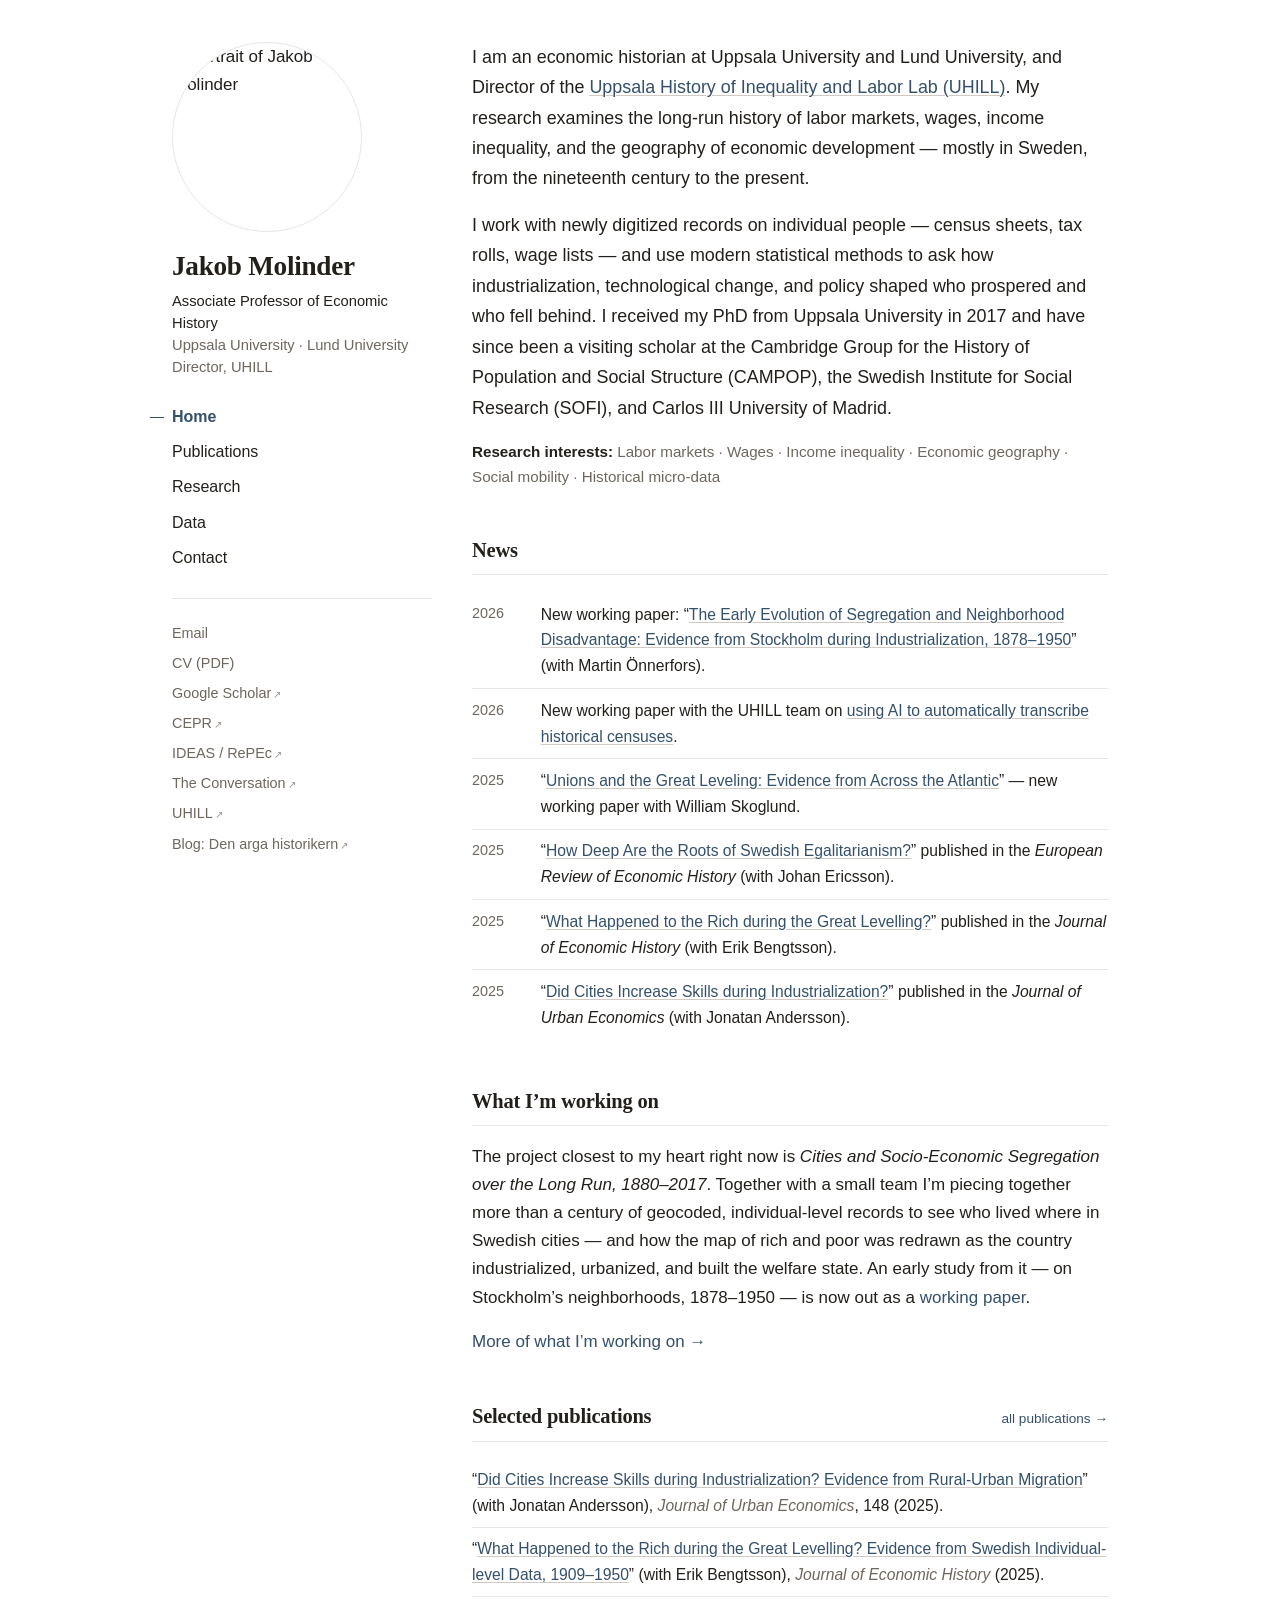
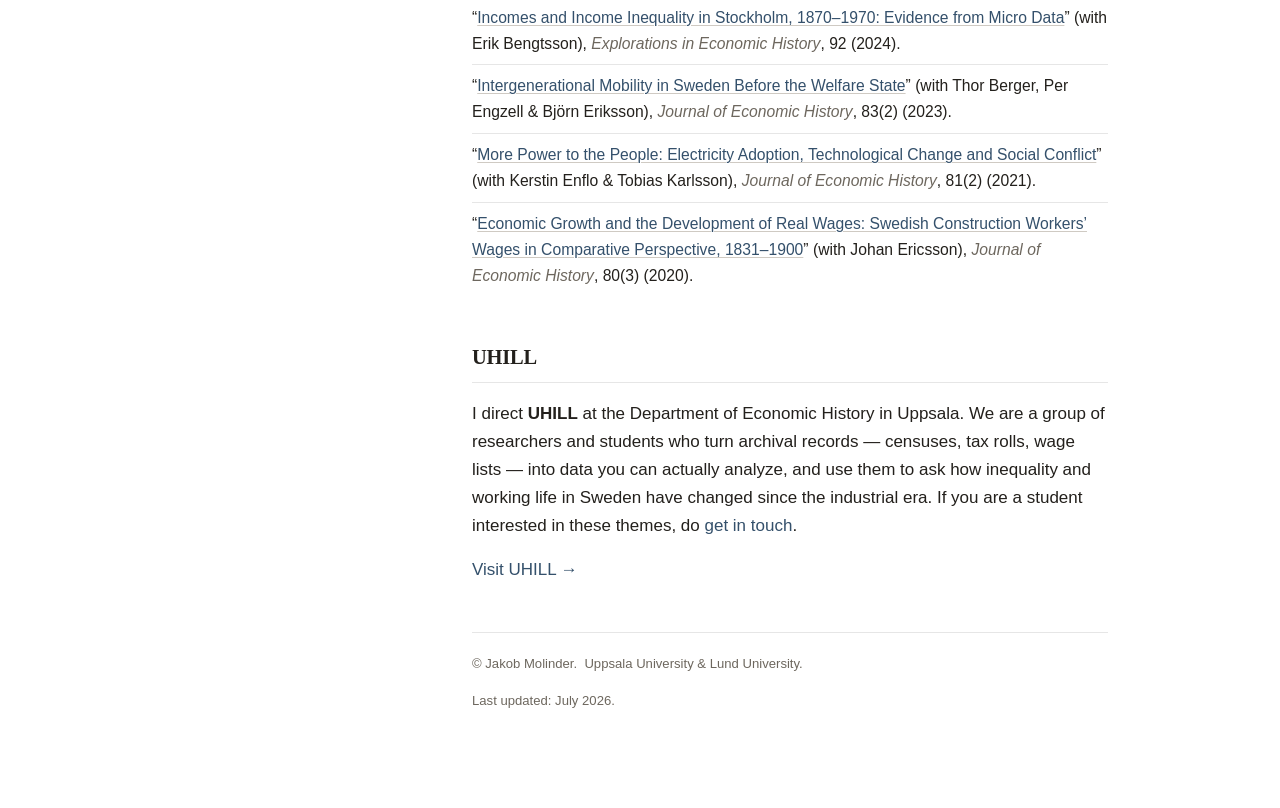
==== commit c3878424: "Apply multi-agent review round 2: fix UHILL naming (incl. nbsp variants), personal-voice UHILL/Resea" ====
--- a/index.html
+++ b/index.html
@@ -4,7 +4,7 @@
   <meta charset="utf-8">
   <meta name="viewport" content="width=device-width, initial-scale=1">
   <title>Jakob Molinder — Economic Historian</title>
-  <meta name="description" content="Jakob Molinder is an economic historian at Uppsala and Lund University and Director of the Uppsala History of Inequality and Labor Lab (UHILL). Research on labor markets, wages, inequality and the geography of economic development.">
+  <meta name="description" content="Jakob Molinder is an economic historian at Uppsala University and Lund University and Director of the Uppsala History of Inequality and Labor Lab (UHILL). Research on labor markets, wages, inequality and the geography of economic development.">
   <link rel="canonical" href="https://jakobmolinder-uu.github.io/">
   <link rel="icon" href="assets/img/favicon.svg" type="image/svg+xml">
   <link rel="icon" href="assets/img/favicon-48.png" sizes="48x48">
@@ -14,7 +14,7 @@
   <!-- Open Graph -->
   <meta property="og:type" content="website">
   <meta property="og:title" content="Jakob Molinder — Economic Historian">
-  <meta property="og:description" content="Economic historian at Uppsala and Lund University; Director of the UHILL. Labor markets, wages, inequality and economic geography.">
+  <meta property="og:description" content="Economic historian at Uppsala University and Lund University; Director of UHILL. Labor markets, wages, inequality and economic geography.">
   <meta property="og:url" content="https://jakobmolinder-uu.github.io/">
   <meta property="og:image" content="https://jakobmolinder-uu.github.io/assets/img/jakob-molinder.jpg">
   <meta property="og:image:alt" content="Jakob Molinder">
@@ -69,6 +69,7 @@
       <li><a href="https://scholar.google.se/citations?user=_pGQ968AAAAJ&hl=en" rel="noopener">Google Scholar<span class="ext">&#8599;</span></a></li>
       <li><a href="https://cepr.org/about/people/jakob-molinder" rel="noopener">CEPR<span class="ext">&#8599;</span></a></li>
       <li><a href="https://ideas.repec.org/f/pmo867.html" rel="noopener">IDEAS / RePEc<span class="ext">&#8599;</span></a></li>
+      <li><a href="https://theconversation.com/profiles/jakob-molinder-1233093" rel="noopener">The Conversation<span class="ext">&#8599;</span></a></li>
       <li><a href="https://www.uu.se/en/research/uppsala-history-of-inequality-and-labor-lab" rel="noopener">UHILL<span class="ext">&#8599;</span></a></li>
       <li><a href="https://denargahistorikern.com/" rel="noopener">Blog: Den arga historikern<span class="ext">&#8599;</span></a></li>
       <!-- Add ORCID / Bluesky / X here if you like, e.g.:
@@ -82,18 +83,18 @@
     <h1 class="visually-hidden">Jakob Molinder — Economic Historian</h1>
 
     <div class="lead">
-      <p>I am an economic historian at Uppsala and Lund University and Director of the
+      <p>I am an economic historian at Uppsala University and Lund University, and Director of the
       <a href="https://www.uu.se/en/research/uppsala-history-of-inequality-and-labor-lab" rel="noopener">Uppsala History of Inequality and Labor Lab (UHILL)</a>.
       My research examines the long-run history of labor markets, wages, income inequality,
       and the geography of economic development &mdash; mostly in Sweden, from the nineteenth
       century to the present.</p>
 
-      <p>I combine newly digitized, micro-level historical data with modern econometric methods
-      to ask how industrialization, technological change, and policy shaped who prospered and
-      who fell behind. I received my PhD from Uppsala University in 2017 and have since been a
-      visiting scholar at the Cambridge Group for the History of Population and Social Structure
-      (CAMPOP), the Swedish Institute for Social Research (SOFI), and University Carlos&nbsp;III
-      in Madrid.</p>
+      <p>I work with newly digitized records on individual people &mdash; census sheets, tax
+      rolls, wage lists &mdash; and use modern statistical methods to ask how industrialization,
+      technological change, and policy shaped who prospered and who fell behind. I received my
+      PhD from Uppsala University in 2017 and have since been a visiting scholar at the Cambridge
+      Group for the History of Population and Social Structure (CAMPOP), the Swedish Institute
+      for Social Research (SOFI), and Carlos&nbsp;III University of Madrid.</p>
     </div>
 
     <p class="tags"><span class="label">Research interests:</span> Labor markets &middot; Wages &middot; Income inequality &middot; Economic geography &middot; Social mobility &middot; Historical micro-data</p>
@@ -102,20 +103,20 @@
     <section class="section" aria-labelledby="news-h">
       <h2 class="section__head" id="news-h">News</h2>
       <ul class="news">
-        <li><span class="yr">2026</span><span class="what">New working paper: &ldquo;The Early Evolution of Segregation and Neighborhood Disadvantage: Evidence from Stockholm during Industrialization, 1878&ndash;1950&rdquo; (with Martin Önnerfors).</span></li>
-        <li><span class="yr">2026</span><span class="what">New working paper with the UHILL team on automated historical census digitization using image augmentation and transformer-based methods.</span></li>
-        <li><span class="yr">2025</span><span class="what">&ldquo;Unions and the Great Leveling: Evidence from Across the Atlantic&rdquo; &mdash; new working paper with William Skoglund.</span></li>
-        <li><span class="yr">2025</span><span class="what">&ldquo;How Deep Are the Roots of Swedish Egalitarianism?&rdquo; published in the <em>European Review of Economic History</em> (with Johan Ericsson).</span></li>
-        <li><span class="yr">2025</span><span class="what">&ldquo;What Happened to the Rich during the Great Levelling?&rdquo; published in the <em>Journal of Economic History</em> (with Erik Bengtsson).</span></li>
-        <li><span class="yr">2025</span><span class="what">&ldquo;Did Cities Increase Skills during Industrialization?&rdquo; published in the <em>Journal of Urban Economics</em> (with Jonatan Andersson).</span></li>
+        <li><span class="yr">2026</span><span class="what">New working paper: &ldquo;<a href="https://ehes.org/wp/EHES_294.pdf" rel="noopener">The Early Evolution of Segregation and Neighborhood Disadvantage: Evidence from Stockholm during Industrialization, 1878&ndash;1950</a>&rdquo; (with Martin Önnerfors).</span></li>
+        <li><span class="yr">2026</span><span class="what">New working paper with the UHILL team on <a href="https://ehes.org/wp-content/uploads/2026/02/EHES_298.pdf" rel="noopener">using AI to automatically transcribe historical censuses</a>.</span></li>
+        <li><span class="yr">2025</span><span class="what">&ldquo;<a href="https://ehes.org/wp/EHES_292.pdf" rel="noopener">Unions and the Great Leveling: Evidence from Across the Atlantic</a>&rdquo; &mdash; new working paper with William Skoglund.</span></li>
+        <li><span class="yr">2025</span><span class="what">&ldquo;<a href="https://doi.org/10.1093/ereh/heaf008" rel="noopener">How Deep Are the Roots of Swedish Egalitarianism?</a>&rdquo; published in the <em>European Review of Economic History</em> (with Johan Ericsson).</span></li>
+        <li><span class="yr">2025</span><span class="what">&ldquo;<a href="https://doi.org/10.1017/S0022050725000221" rel="noopener">What Happened to the Rich during the Great Levelling?</a>&rdquo; published in the <em>Journal of Economic History</em> (with Erik Bengtsson).</span></li>
+        <li><span class="yr">2025</span><span class="what">&ldquo;<a href="https://www.sciencedirect.com/science/article/pii/S0094119025000373" rel="noopener">Did Cities Increase Skills during Industrialization?</a>&rdquo; published in the <em>Journal of Urban Economics</em> (with Jonatan Andersson).</span></li>
       </ul>
     </section>
 
     <!-- WHAT I'M WORKING ON -->
     <section class="section" aria-labelledby="feat-h">
       <h2 class="section__head" id="feat-h">What I&rsquo;m working on</h2>
-      <p>The project closest to me right now is <em>Cities and Socio-Economic Segregation over the
-      Long Run, 1880&ndash;2017</em>. Together with a small team I&rsquo;m piecing together more than
+      <p>The project closest to my heart right now is <em>Cities and Socio-Economic Segregation over
+      the Long Run, 1880&ndash;2017</em>. Together with a small team I&rsquo;m piecing together more than
       a century of geocoded, individual-level records to see who lived where in Swedish cities
       &mdash; and how the map of rich and poor was redrawn as the country industrialized, urbanized,
       and built the welfare state. An early study from it &mdash; on Stockholm&rsquo;s neighborhoods,
@@ -128,23 +129,23 @@
     <section class="section" aria-labelledby="pubs-h">
       <h2 class="section__head" id="pubs-h">Selected publications <a class="section__more" href="publications.html">all publications &rarr;</a></h2>
       <ul class="selected">
-        <li>&ldquo;Did Cities Increase Skills during Industrialization? Evidence from Rural-Urban Migration&rdquo; (with Jonatan Andersson), <span class="venue">Journal of Urban Economics</span>, 148 (2025).</li>
-        <li>&ldquo;What Happened to the Rich during the Great Levelling? Evidence from Swedish Individual-level Data, 1909&ndash;1950&rdquo; (with Erik Bengtsson), <span class="venue">Journal of Economic History</span> (2025).</li>
-        <li>&ldquo;Incomes and Income Inequality in Stockholm, 1870&ndash;1970: Evidence from Micro Data&rdquo; (with Erik Bengtsson), <span class="venue">Explorations in Economic History</span>, 92 (2024).</li>
-        <li>&ldquo;Intergenerational Mobility in Sweden Before the Welfare State&rdquo; (with Thor Berger, Per Engzell &amp; Björn Eriksson), <span class="venue">Journal of Economic History</span>, 83(2) (2023).</li>
-        <li>&ldquo;More Power to the People: Electricity Adoption, Technological Change and Social Conflict&rdquo; (with Kerstin Enflo &amp; Tobias Karlsson), <span class="venue">Journal of Economic History</span>, 81(2) (2021).</li>
-        <li>&ldquo;Economic Growth and the Development of Real Wages: Swedish Construction Workers&rsquo; Wages in Comparative Perspective, 1831&ndash;1900&rdquo; (with Johan Ericsson), <span class="venue">Journal of Economic History</span>, 80(3) (2020).</li>
+        <li>&ldquo;<a href="https://www.sciencedirect.com/science/article/pii/S0094119025000373" rel="noopener">Did Cities Increase Skills during Industrialization? Evidence from Rural-Urban Migration</a>&rdquo; (with Jonatan Andersson), <span class="venue">Journal of Urban Economics</span>, 148 (2025).</li>
+        <li>&ldquo;<a href="https://doi.org/10.1017/S0022050725000221" rel="noopener">What Happened to the Rich during the Great Levelling? Evidence from Swedish Individual-level Data, 1909&ndash;1950</a>&rdquo; (with Erik Bengtsson), <span class="venue">Journal of Economic History</span> (2025).</li>
+        <li>&ldquo;<a href="https://www.sciencedirect.com/science/article/pii/S0014498323000621" rel="noopener">Incomes and Income Inequality in Stockholm, 1870&ndash;1970: Evidence from Micro Data</a>&rdquo; (with Erik Bengtsson), <span class="venue">Explorations in Economic History</span>, 92 (2024).</li>
+        <li>&ldquo;<a href="https://doi.org/10.1017/S0022050723000098" rel="noopener">Intergenerational Mobility in Sweden Before the Welfare State</a>&rdquo; (with Thor Berger, Per Engzell &amp; Björn Eriksson), <span class="venue">Journal of Economic History</span>, 83(2) (2023).</li>
+        <li>&ldquo;<a href="https://www.cambridge.org/core/journals/journal-of-economic-history/article/more-power-to-the-people-electricity-adoption-technological-change-and-labor-conflict/63B6909C4CEC0038680E0802444862BB" rel="noopener">More Power to the People: Electricity Adoption, Technological Change and Social Conflict</a>&rdquo; (with Kerstin Enflo &amp; Tobias Karlsson), <span class="venue">Journal of Economic History</span>, 81(2) (2021).</li>
+        <li>&ldquo;<a href="https://www.cambridge.org/core/journals/journal-of-economic-history/article/economic-growth-and-the-development-of-real-wages-swedish-construction-workers-wages-in-comparative-perspective-18311900/0DF23AF465F4E9464162A69ACEBD327B" rel="noopener">Economic Growth and the Development of Real Wages: Swedish Construction Workers&rsquo; Wages in Comparative Perspective, 1831&ndash;1900</a>&rdquo; (with Johan Ericsson), <span class="venue">Journal of Economic History</span>, 80(3) (2020).</li>
       </ul>
     </section>
 
     <!-- UHILL -->
     <section class="section" aria-labelledby="uhill-h">
       <h2 class="section__head" id="uhill-h">UHILL</h2>
-      <p>I direct the <strong>Uppsala History of Inequality and Labor Lab (UHILL)</strong> at the
-      Department of Economic History, Uppsala University. The lab studies economic inequality
-      and labor markets from the industrial era to the present, building large historical
-      micro-datasets and applying modern econometric methods to understand the forces that
-      shape economic disparities. We also supervise student work on related themes.</p>
+      <p>I direct <strong>UHILL</strong> at the Department of Economic History in Uppsala. We are
+      a group of researchers and students who turn archival records &mdash; censuses, tax rolls,
+      wage lists &mdash; into data you can actually analyze, and use them to ask how inequality
+      and working life in Sweden have changed since the industrial era. If you are a student
+      interested in these themes, do <a href="contact.html">get in touch</a>.</p>
       <p><a href="https://www.uu.se/en/research/uppsala-history-of-inequality-and-labor-lab" rel="noopener">Visit UHILL &rarr;</a></p>
     </section>
 
--- a/css/style.css
+++ b/css/style.css
@@ -6,35 +6,21 @@
 
 :root {
   --bg:      #ffffff;
-  --surface: #ffffff;
   --text:    #23201c;
   --muted:   #6d675e;
   --accent:  #34506b;
   --accent-hover: #223749;
   --rule:    #e6e6e6;
-  --tag-bg:  #f4f4f4;
-  --tag-text:#5a544b;
+  --rule-strong: #cfcac3;
   --on-accent:#ffffff;
   --serif: "Iowan Old Style", "Palatino Linotype", Palatino, "Book Antiqua", Georgia, "Times New Roman", serif;
   --sans:  -apple-system, BlinkMacSystemFont, "Segoe UI", Roboto, Helvetica, Arial, sans-serif;
-  --maxw: 720px;
+  --maxw: 680px;
   --sidebar-w: 260px;
-}
-
-@media (prefers-color-scheme: dark) {
-  :root {
-    --bg:      #14161a;
-    --surface: #20242b;
-    --text:    #e7e3db;
-    --muted:   #9d968b;
-    --accent:  #8fb6d6;
-    --accent-hover: #b3cfe6;
-    --rule:    #333840;
-    --tag-bg:  #23272e;
-    --tag-text:#b7b0a4;
-    --on-accent:#14161a;
-  }
-}
+  color-scheme: light;
+}
+
+/* Light theme only — always white background, regardless of the OS dark-mode setting. */
 
 /* ---------- reset / base ---------- */
 *, *::before, *::after { box-sizing: border-box; }
@@ -69,7 +55,7 @@
   display: flex;
   align-items: flex-start;
   gap: 2.5rem;
-  max-width: 1120px;
+  max-width: 1000px;
   margin: 0 auto;
   padding: 0 2rem;
 }
@@ -78,8 +64,6 @@
 .sidebar {
   width: var(--sidebar-w);
   flex: 0 0 var(--sidebar-w);
-  position: sticky;
-  top: 2rem;
   align-self: flex-start;
   padding: 2.6rem 0 2rem;
 }
@@ -121,17 +105,18 @@
 }
 .nav a:hover { color: var(--accent); text-decoration: none; }
 .nav a.is-active {
+  position: relative;
   color: var(--accent);
   font-weight: 600;
 }
 .nav a.is-active::before {
   content: "";
-  display: inline-block;
+  position: absolute;
+  left: -22px;
+  top: 50%;
   width: 14px;
   height: 1px;
   background: var(--accent);
-  vertical-align: middle;
-  margin-right: 8px;
 }
 
 .sidebar__divider { border: 0; border-top: 1px solid var(--rule); margin: 1.2rem 0; }
@@ -153,7 +138,7 @@
   flex: 1 1 auto;
   min-width: 0;
   max-width: var(--maxw);
-  padding: 3rem 0 5rem;
+  padding: 2.6rem 0 5rem;
 }
 .content > *:first-child { margin-top: 0; }
 
@@ -176,7 +161,7 @@
   text-decoration: underline;
   text-underline-offset: 2px;
   text-decoration-thickness: 1px;
-  text-decoration-color: var(--rule);
+  text-decoration-color: var(--rule-strong);
 }
 .lead a:hover, .news a:hover, .selected a:hover,
 .contact-block a:hover, .dataset p a:hover { text-decoration-color: var(--accent); }
@@ -191,6 +176,10 @@
 
 .section { margin-top: 2.8rem; }
 .section__head {
+  display: flex;
+  justify-content: space-between;
+  align-items: baseline;
+  gap: 1rem;
   font-family: var(--serif);
   font-size: 1.28rem;
   font-weight: 600;
@@ -199,7 +188,13 @@
   border-bottom: 1px solid var(--rule);
   letter-spacing: -0.01em;
 }
-.section__more { font-size: .9rem; }
+.section__more {
+  font-family: var(--sans);
+  font-size: .85rem;
+  font-weight: 400;
+  letter-spacing: 0;
+  white-space: nowrap;
+}
 
 /* news feed */
 .news { list-style: none; margin: 0; padding: 0; }
@@ -229,6 +224,7 @@
 .pub:last-child { border-bottom: 0; }
 .pub .title { font-weight: 600; }
 .pub .authors { color: var(--text); }
+.pub .authors strong { font-weight: 500; } /* own name stays findable but titles carry the bold */
 .pub .venue { color: var(--muted); font-style: italic; }
 .pub .yr { color: var(--muted); }
 .pub-links {
@@ -238,11 +234,11 @@
   gap: .4rem;
 }
 .pub-links a {
-  font-size: .78rem;
+  font-size: .8rem;
   padding: .16rem .6rem;
   background: transparent;
   color: var(--accent);
-  border: 1px solid var(--rule);
+  border: 1px solid var(--rule-strong);
   border-radius: 4px;
   line-height: 1.6;
 }
@@ -261,14 +257,14 @@
   border-bottom: 1px solid var(--rule);
 }
 .dataset:last-child { border-bottom: 0; }
-.dataset h2 { font-family: var(--serif); font-size: 1.1rem; margin: 0 0 .35rem; }
+.dataset h2 { font-family: var(--serif); font-size: 1.2rem; margin: .2rem 0 .35rem; }
 .dataset p { margin: .3rem 0 .6rem; font-size: .96rem; }
 .dataset .files { display: flex; flex-wrap: wrap; gap: .5rem; }
 .dataset .files a {
   font-size: .82rem;
   padding: .2rem .7rem;
-  border: 1px solid var(--rule);
-  border-radius: 5px;
+  border: 1px solid var(--rule-strong);
+  border-radius: 4px;
   color: var(--accent);
 }
 .dataset .files a:hover,
@@ -276,7 +272,7 @@
 
 /* contact */
 .contact-block { margin-bottom: 1.8rem; }
-.contact-block h2 { font-family: var(--serif); font-size: 1.1rem; margin: 0 0 .3rem; }
+.contact-block h2 { font-family: var(--serif); font-size: 1.2rem; margin: 0 0 .3rem; }
 .contact-block p { margin: .15rem 0; color: var(--text); }
 .contact-block .muted { color: var(--muted); }
 
@@ -302,11 +298,8 @@
 @media (max-width: 880px) {
   .layout { display: block; padding: 0 1.3rem; }
   .sidebar {
-    position: static;
     width: auto;
     flex: none;
-    height: auto;
-    overflow: visible;
     padding: 2rem 0 1.4rem;
     text-align: center;
     border-bottom: 1px solid var(--rule);
@@ -330,7 +323,8 @@
     gap: .35rem 1.1rem;
     margin-top: .3rem;
   }
-  .links a { padding: .38rem 0; }
+  .links a { padding: .55rem 0; } /* ~44px touch targets */
+  .nav a { padding: .45rem 0; }
   .content { padding: 2.2rem 0 3.5rem; max-width: none; }
   .news li { grid-template-columns: 3rem 1fr; }
 }
@@ -338,4 +332,6 @@
 @media (max-width: 460px) {
   body { font-size: 16px; }
   .layout { padding: 0 1rem; }
-}
+  .sidebar__photo { width: 120px; height: 120px; }
+  .links a { font-size: .85rem; }
+}
